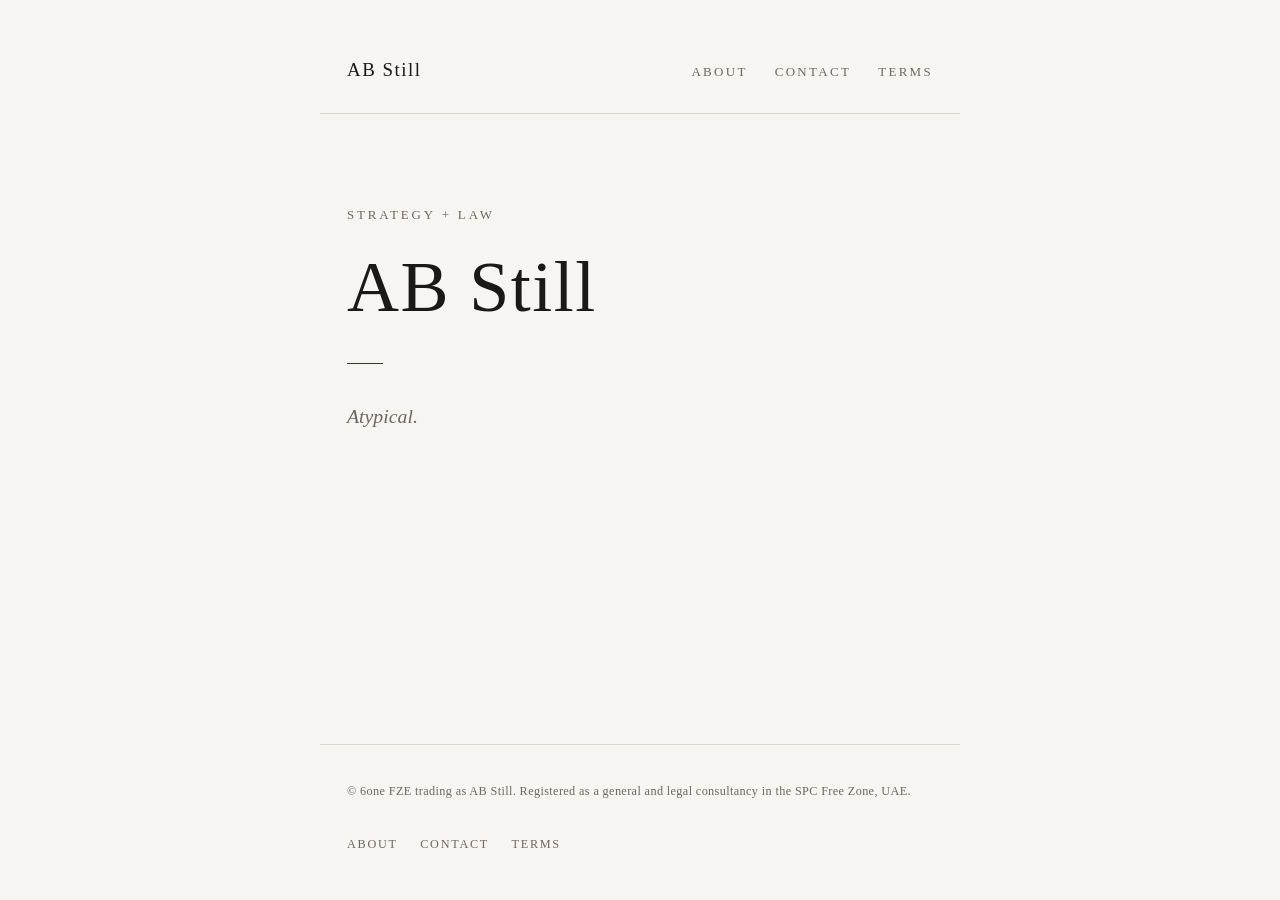
==== index.html @ 02c1911d "Initial site: AB Still pages, stylesheet, favicon, OG image" ====
<!DOCTYPE html>
<html lang="en">
<head>
  <meta charset="UTF-8" />
  <meta name="viewport" content="width=device-width, initial-scale=1" />
  <title>AB Still</title>
  <meta name="description" content="AB Still — strategy + law. Atypical solutions, in and from the UAE." />
  <link rel="canonical" href="https://abstill.com/" />
  <link rel="icon" href="favicon.svg" type="image/svg+xml" />
  <meta property="og:type" content="website" />
  <meta property="og:site_name" content="AB Still" />
  <meta property="og:title" content="AB Still" />
  <meta property="og:description" content="AB Still — strategy + law. Atypical solutions, in and from the UAE." />
  <meta property="og:url" content="https://abstill.com/" />
  <meta property="og:image" content="https://abstill.com/og-image.png" />
  <meta name="twitter:card" content="summary_large_image" />
  <link rel="preload" href="fonts/Ovo-Regular.woff2" as="font" type="font/woff2" crossorigin />
  <link rel="stylesheet" href="styles.css" />
</head>
<body>
  <header>
    <a href="index.html" class="wordmark">AB Still</a>
    <nav>
      <a href="about.html">About</a>
      <a href="contact.html">Contact</a>
      <a href="terms.html">Terms</a>
    </nav>
  </header>
  <main class="landing">
    <p class="hero-eyebrow">strategy + law</p>
    <h1 class="hero-name">AB Still</h1>
    <div class="hero-rule"></div>
    <p class="hero-tagline">Atypical.</p>
  </main>

  <footer>
    <p class="footer-copy">© 6one FZE trading as AB Still. Registered as a general and legal consultancy in the SPC Free Zone, UAE.</p>
    <nav class="footer-nav">
      <a href="about.html">About</a>
      <a href="contact.html">Contact</a>
      <a href="terms.html">Terms</a>
    </nav>
  </footer>
</body>
</html>
---- styles.css ----
/* AB Still — abstill.com
   Single stylesheet for all pages. Ovo ships in weight 400 only:
   scale, tracking and italics carry hierarchy; never fake bold. */

@font-face {
  font-family: 'Ovo';
  font-style: normal;
  font-weight: 400;
  font-display: swap;
  src: url('fonts/Ovo-Regular.woff2') format('woff2');
}

:root {
  --bg:        #f7f5f2;
  --ink:       #1a1916;
  --ink-muted: #6b6860;
  --rule:      #d9d5cf;
  --accent:    #2a3d2e;
  --font:      'Ovo', Georgia, serif;
  --max-w:     640px;
}

*, *::before, *::after { box-sizing: border-box; margin: 0; padding: 0; }
html { font-size: 18px; scroll-behavior: smooth; }

body {
  background: var(--bg);
  color: var(--ink);
  font-family: var(--font);
  font-weight: 400;
  line-height: 1.7;
  min-height: 100vh;
  display: flex;
  flex-direction: column;
}

header, main, footer {
  width: 100%;
  max-width: var(--max-w);
  margin-inline: auto;
  padding-inline: 1.5rem;
}

/* ── Header ── */
header {
  padding-top: 3rem; padding-bottom: 1.5rem;
  border-bottom: 1px solid var(--rule);
  display: flex; align-items: baseline;
  justify-content: space-between; flex-wrap: wrap; gap: 1rem;
}
header .wordmark {
  font-weight: 400; font-size: 1.05rem; letter-spacing: 0.08em;
  text-decoration: none; color: var(--ink);
}
nav { display: flex; gap: 1.5rem; flex-wrap: wrap; }
nav a {
  font-size: 0.72rem; font-weight: 400; letter-spacing: 0.18em;
  text-transform: uppercase; text-decoration: none;
  color: var(--ink-muted); transition: color 0.2s;
}
nav a:hover { color: var(--accent); }
nav a[aria-current="page"] { color: var(--ink); }

main { flex: 1; padding-top: 4rem; padding-bottom: 5rem; }

/* ── Landing ── */
main.landing { padding-top: 5rem; }
.hero-eyebrow {
  font-size: 0.72rem; font-weight: 400; letter-spacing: 0.22em;
  text-transform: uppercase; color: var(--ink-muted); margin-bottom: 1.25rem;
}
.hero-name {
  font-size: clamp(2.6rem, 7.5vw, 4rem); font-weight: 400;
  line-height: 1.08; letter-spacing: 0.02em; margin-bottom: 2rem; color: var(--ink);
}
.hero-rule { width: 2rem; height: 1px; background: var(--accent); margin-bottom: 2rem; }
.hero-tagline {
  font-size: 1.1rem; font-weight: 400; font-style: italic;
  color: var(--ink-muted); line-height: 1.65;
}

/* ── Inner pages ── */
.page-title {
  font-size: clamp(2rem, 5.5vw, 2.8rem); font-weight: 400;
  letter-spacing: 0.02em; margin-bottom: 0.75rem; color: var(--ink);
}
.page-title.solo { margin-bottom: 2.5rem; }
.page-lede {
  font-size: 1.05rem; font-weight: 400; font-style: italic;
  color: var(--ink-muted); margin-bottom: 3rem; line-height: 1.7;
}

h2 {
  font-size: 0.68rem; font-weight: 400; letter-spacing: 0.22em;
  text-transform: uppercase; color: var(--accent);
  margin-top: 3rem; margin-bottom: 1.25rem;
  padding-bottom: 0.45rem; border-bottom: 1px solid var(--rule);
}
h2:first-of-type { margin-top: 0; }
h3 {
  font-size: 1.05rem; font-weight: 400; letter-spacing: 0.01em; font-style: italic;
  margin-top: 1.5rem; margin-bottom: 0.5rem; color: var(--ink);
}
p { font-size: 0.95rem; font-weight: 400; margin-bottom: 0.75rem; line-height: 1.75; }
main a { color: var(--accent); text-underline-offset: 0.2em; transition: opacity 0.2s; }
main a:hover { opacity: 0.7; }

/* ── Practice lists (About) ── */
ul.practice-list { list-style: none; padding-left: 0; margin-bottom: 0.25rem; }
ul.practice-list > li {
  font-size: 0.93rem; font-weight: 400;
  padding: 0.6rem 0 0.6rem 1.2rem; position: relative;
  border-bottom: 1px solid var(--rule); line-height: 1.7;
}
ul.practice-list > li:last-child { border-bottom: none; }
ul.practice-list > li::before { content: '—'; position: absolute; left: 0; color: var(--ink-muted); }

ul.sub-bullets { list-style: none; padding-left: 0.75rem; margin-top: 0.4rem; margin-bottom: 0.2rem; }
ul.sub-bullets li {
  font-size: 0.88rem; font-weight: 400; color: var(--ink-muted);
  padding: 0.15rem 0 0.15rem 1rem; position: relative; line-height: 1.65;
}
ul.sub-bullets li::before {
  content: '*'; position: absolute; left: 0; color: var(--rule);
  font-size: 0.8rem; line-height: 1.8;
}
ul.practice-list strong {
  font-weight: 400; font-size: 0.95rem; letter-spacing: 0.01em; color: var(--ink);
  text-decoration: underline; text-decoration-color: var(--rule); text-underline-offset: 0.2em;
}

.callout {
  margin-top: 1rem; padding: 1.25rem 1.5rem;
  border-left: 2px solid var(--accent); background: rgba(42, 61, 46, 0.04);
}
.callout p { font-size: 1.05rem; font-style: italic; color: var(--ink); margin: 0; }

/* ── Contact ── */
.contact-line { display: flex; align-items: baseline; gap: 1.25rem; }
.contact-label {
  font-size: 0.7rem; font-weight: 400; letter-spacing: 0.18em;
  text-transform: uppercase; color: var(--ink-muted); min-width: 3.5rem;
}
.contact-value a {
  font-size: 1.05rem; font-weight: 400; color: var(--ink); text-decoration: none;
  border-bottom: 1px solid var(--rule); padding-bottom: 0.05em;
  transition: border-color 0.2s, color 0.2s;
}
.contact-value a:hover { color: var(--accent); border-color: var(--accent); opacity: 1; }

/* ── Terms ── */
.terms-section { margin-bottom: 2.5rem; }
.terms-section h2 { margin-top: 0; margin-bottom: 0.75rem; padding-bottom: 0.4rem; display: flex; align-items: baseline; gap: 0.5rem; }
.section-number {
  font-style: italic; font-weight: 400; font-size: 0.78rem;
  color: var(--ink-muted); letter-spacing: 0; text-transform: none;
}
.terms-section p { font-size: 0.93rem; }
.terms-section p:last-child { margin-bottom: 0; }

/* ── Footer ── */
footer {
  padding-top: 2rem; padding-bottom: 2.5rem;
  border-top: 1px solid var(--rule);
  display: flex; align-items: center; justify-content: space-between;
  flex-wrap: wrap; gap: 1rem;
}
.footer-copy { font-size: 0.68rem; font-weight: 400; color: var(--ink-muted); letter-spacing: 0.03em; }
.footer-nav { display: flex; gap: 1.25rem; }
.footer-nav a {
  font-size: 0.68rem; font-weight: 400; letter-spacing: 0.14em; text-transform: uppercase;
  text-decoration: none; color: var(--ink-muted); transition: color 0.2s;
}
.footer-nav a:hover { color: var(--accent); }

@media (max-width: 480px) {
  header { flex-direction: column; }
  footer { flex-direction: column; align-items: flex-start; }
}

@media print {
  body { background: #fff; color: #000; }
  nav, .footer-nav { display: none; }
}
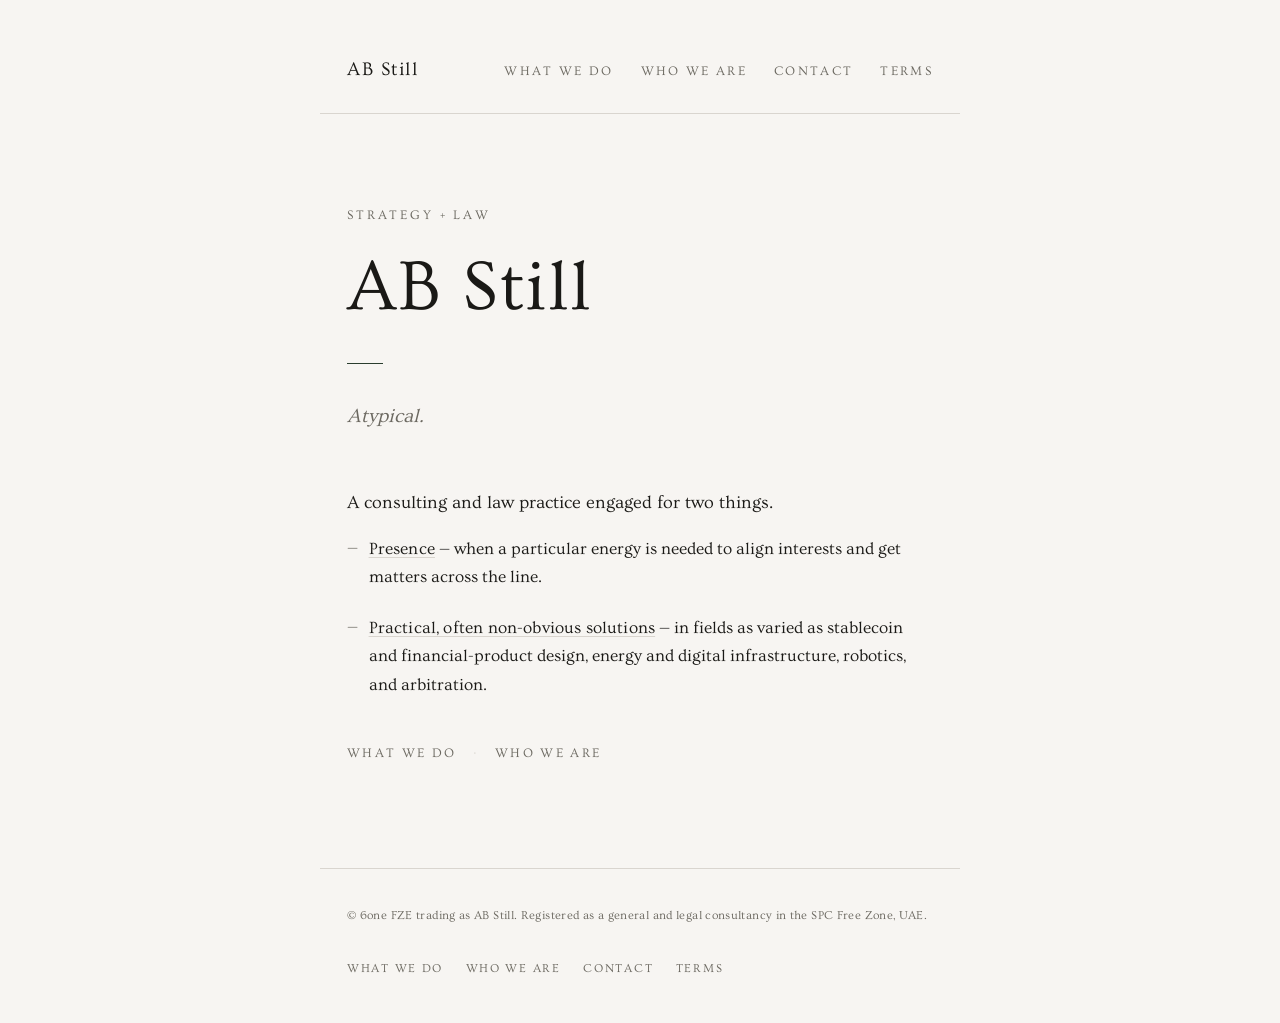
==== commit 71cc2f0d: "Revise copy: landing, What we do, Who we are; new nav; /about redirect" ====
--- a/index.html
+++ b/index.html
@@ -4,13 +4,13 @@
   <meta charset="UTF-8" />
   <meta name="viewport" content="width=device-width, initial-scale=1" />
   <title>AB Still</title>
-  <meta name="description" content="AB Still — strategy + law. Atypical solutions, in and from the UAE." />
+  <meta name="description" content="A consulting and law practice engaged for two things: presence, and practical, often non-obvious solutions." />
   <link rel="canonical" href="https://abstill.com/" />
   <link rel="icon" href="favicon.svg" type="image/svg+xml" />
   <meta property="og:type" content="website" />
   <meta property="og:site_name" content="AB Still" />
   <meta property="og:title" content="AB Still" />
-  <meta property="og:description" content="AB Still — strategy + law. Atypical solutions, in and from the UAE." />
+  <meta property="og:description" content="A consulting and law practice engaged for two things: presence, and practical, often non-obvious solutions." />
   <meta property="og:url" content="https://abstill.com/" />
   <meta property="og:image" content="https://abstill.com/og-image.png" />
   <meta name="twitter:card" content="summary_large_image" />
@@ -19,11 +19,12 @@
 </head>
 <body>
   <header>
-    <a href="index.html" class="wordmark">AB Still</a>
+    <a href="/" class="wordmark">AB Still</a>
     <nav>
-      <a href="about.html">About</a>
-      <a href="contact.html">Contact</a>
-      <a href="terms.html">Terms</a>
+      <a href="/what-we-do">What we do</a>
+      <a href="/who-we-are">Who we are</a>
+      <a href="/contact">Contact</a>
+      <a href="/terms">Terms</a>
     </nav>
   </header>
   <main class="landing">
@@ -31,14 +32,22 @@
     <h1 class="hero-name">AB Still</h1>
     <div class="hero-rule"></div>
     <p class="hero-tagline">Atypical.</p>
+
+    <p class="landing-lede">A consulting and law practice engaged for two things.</p>
+    <ul class="practice-list landing-list">
+      <li><strong>Presence</strong> — when a particular energy is needed to align interests and get matters across the line.</li>
+      <li><strong>Practical, often non-obvious solutions</strong> — in fields as varied as stablecoin and financial-product design, energy and digital infrastructure, robotics, and arbitration.</li>
+    </ul>
+    <p class="landing-links"><a href="/what-we-do">What we do</a><span class="sep">·</span><a href="/who-we-are">Who we are</a></p>
   </main>
 
   <footer>
     <p class="footer-copy">© 6one FZE trading as AB Still. Registered as a general and legal consultancy in the SPC Free Zone, UAE.</p>
     <nav class="footer-nav">
-      <a href="about.html">About</a>
-      <a href="contact.html">Contact</a>
-      <a href="terms.html">Terms</a>
+      <a href="/what-we-do">What we do</a>
+      <a href="/who-we-are">Who we are</a>
+      <a href="/contact">Contact</a>
+      <a href="/terms">Terms</a>
     </nav>
   </footer>
 </body>
--- a/styles.css
+++ b/styles.css
@@ -79,6 +79,15 @@
   color: var(--ink-muted); line-height: 1.65;
 }
 
+.landing-lede {
+  font-size: 1.0rem; margin-top: 3rem; margin-bottom: 0.25rem; color: var(--ink);
+}
+ul.landing-list > li { font-size: 0.95rem; }
+.landing-links { margin-top: 1.75rem; font-size: 0.72rem; letter-spacing: 0.18em; text-transform: uppercase; }
+.landing-links a { color: var(--ink-muted); text-decoration: none; transition: color 0.2s; }
+.landing-links a:hover { color: var(--accent); opacity: 1; }
+.landing-links .sep { color: var(--rule); margin: 0 0.9rem; }
+
 /* ── Inner pages ── */
 .page-title {
   font-size: clamp(2rem, 5.5vw, 2.8rem); font-weight: 400;
@@ -96,7 +105,7 @@
   margin-top: 3rem; margin-bottom: 1.25rem;
   padding-bottom: 0.45rem; border-bottom: 1px solid var(--rule);
 }
-h2:first-of-type { margin-top: 0; }
+.page-title + h2, .page-lede + h2 { margin-top: 0; }
 h3 {
   font-size: 1.05rem; font-weight: 400; letter-spacing: 0.01em; font-style: italic;
   margin-top: 1.5rem; margin-bottom: 0.5rem; color: var(--ink);
@@ -110,9 +119,8 @@
 ul.practice-list > li {
   font-size: 0.93rem; font-weight: 400;
   padding: 0.6rem 0 0.6rem 1.2rem; position: relative;
-  border-bottom: 1px solid var(--rule); line-height: 1.7;
+  line-height: 1.7;
 }
-ul.practice-list > li:last-child { border-bottom: none; }
 ul.practice-list > li::before { content: '—'; position: absolute; left: 0; color: var(--ink-muted); }
 
 ul.sub-bullets { list-style: none; padding-left: 0.75rem; margin-top: 0.4rem; margin-bottom: 0.2rem; }
